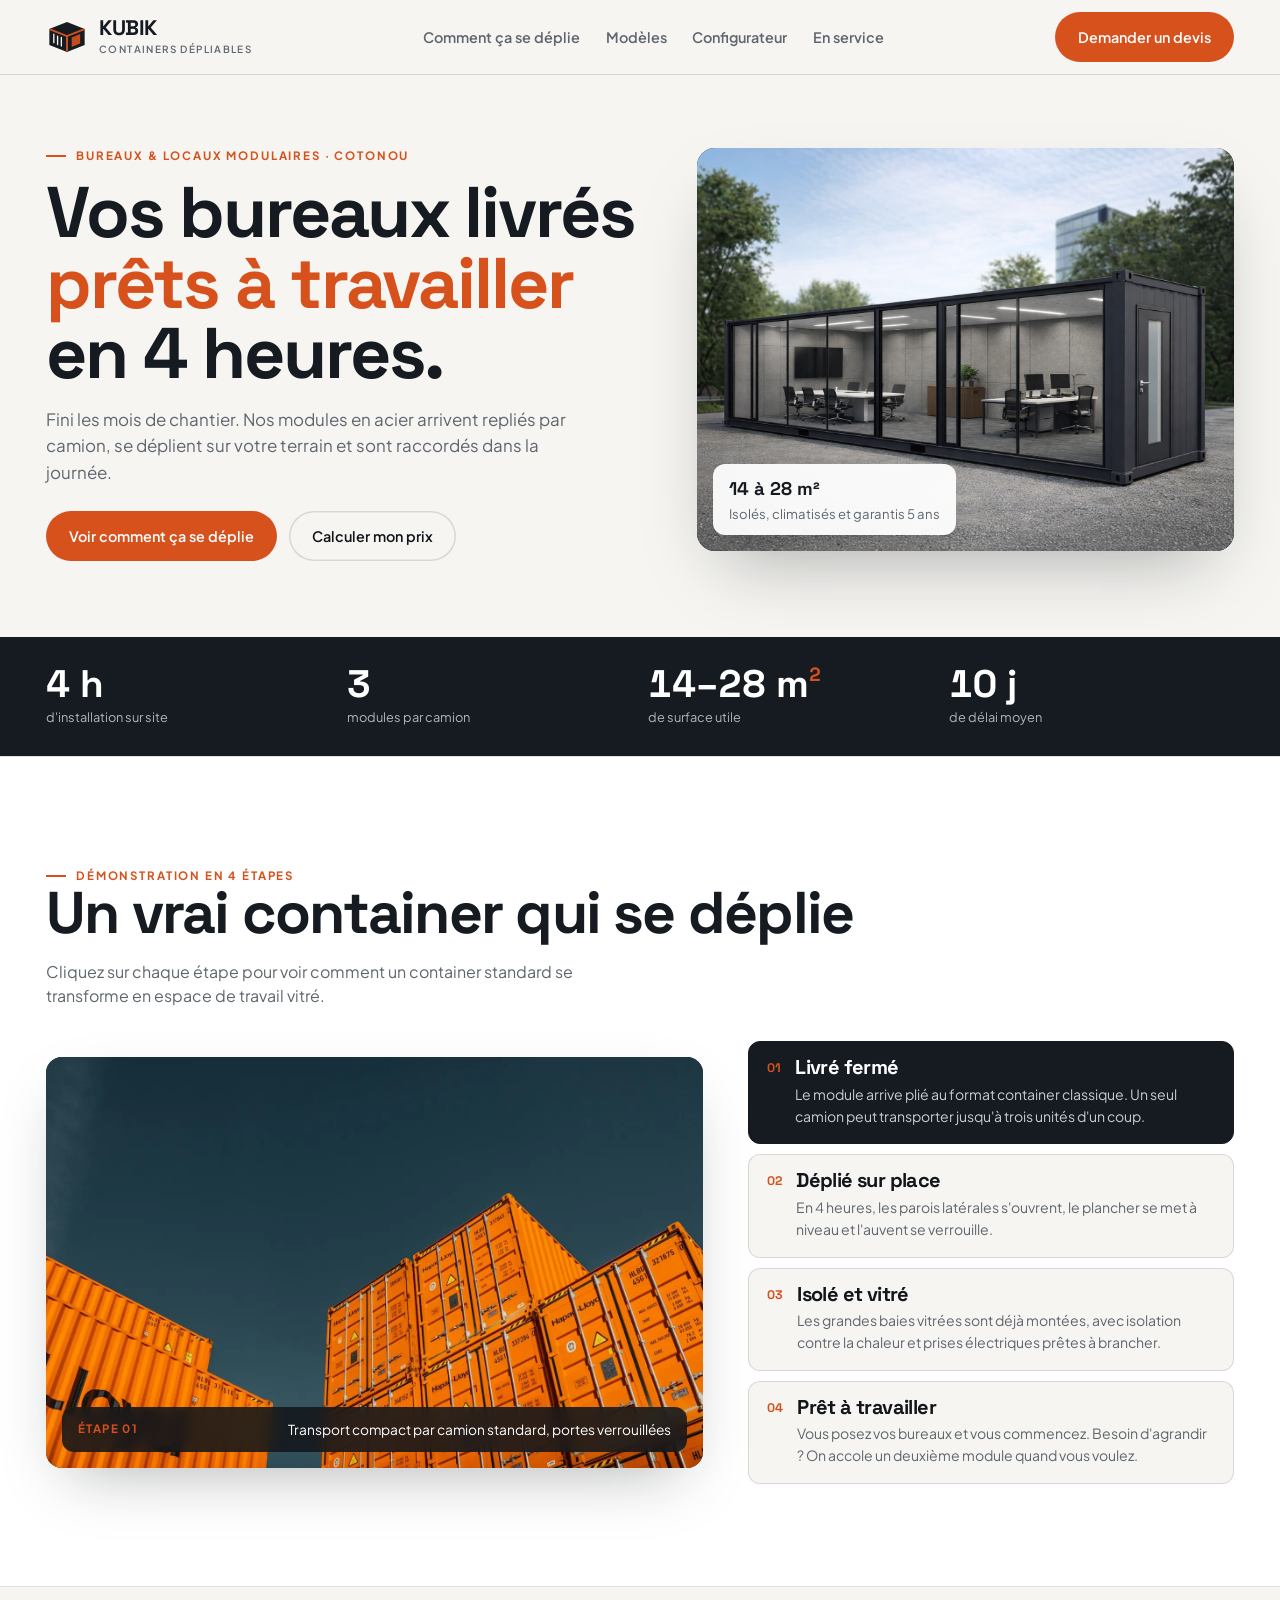
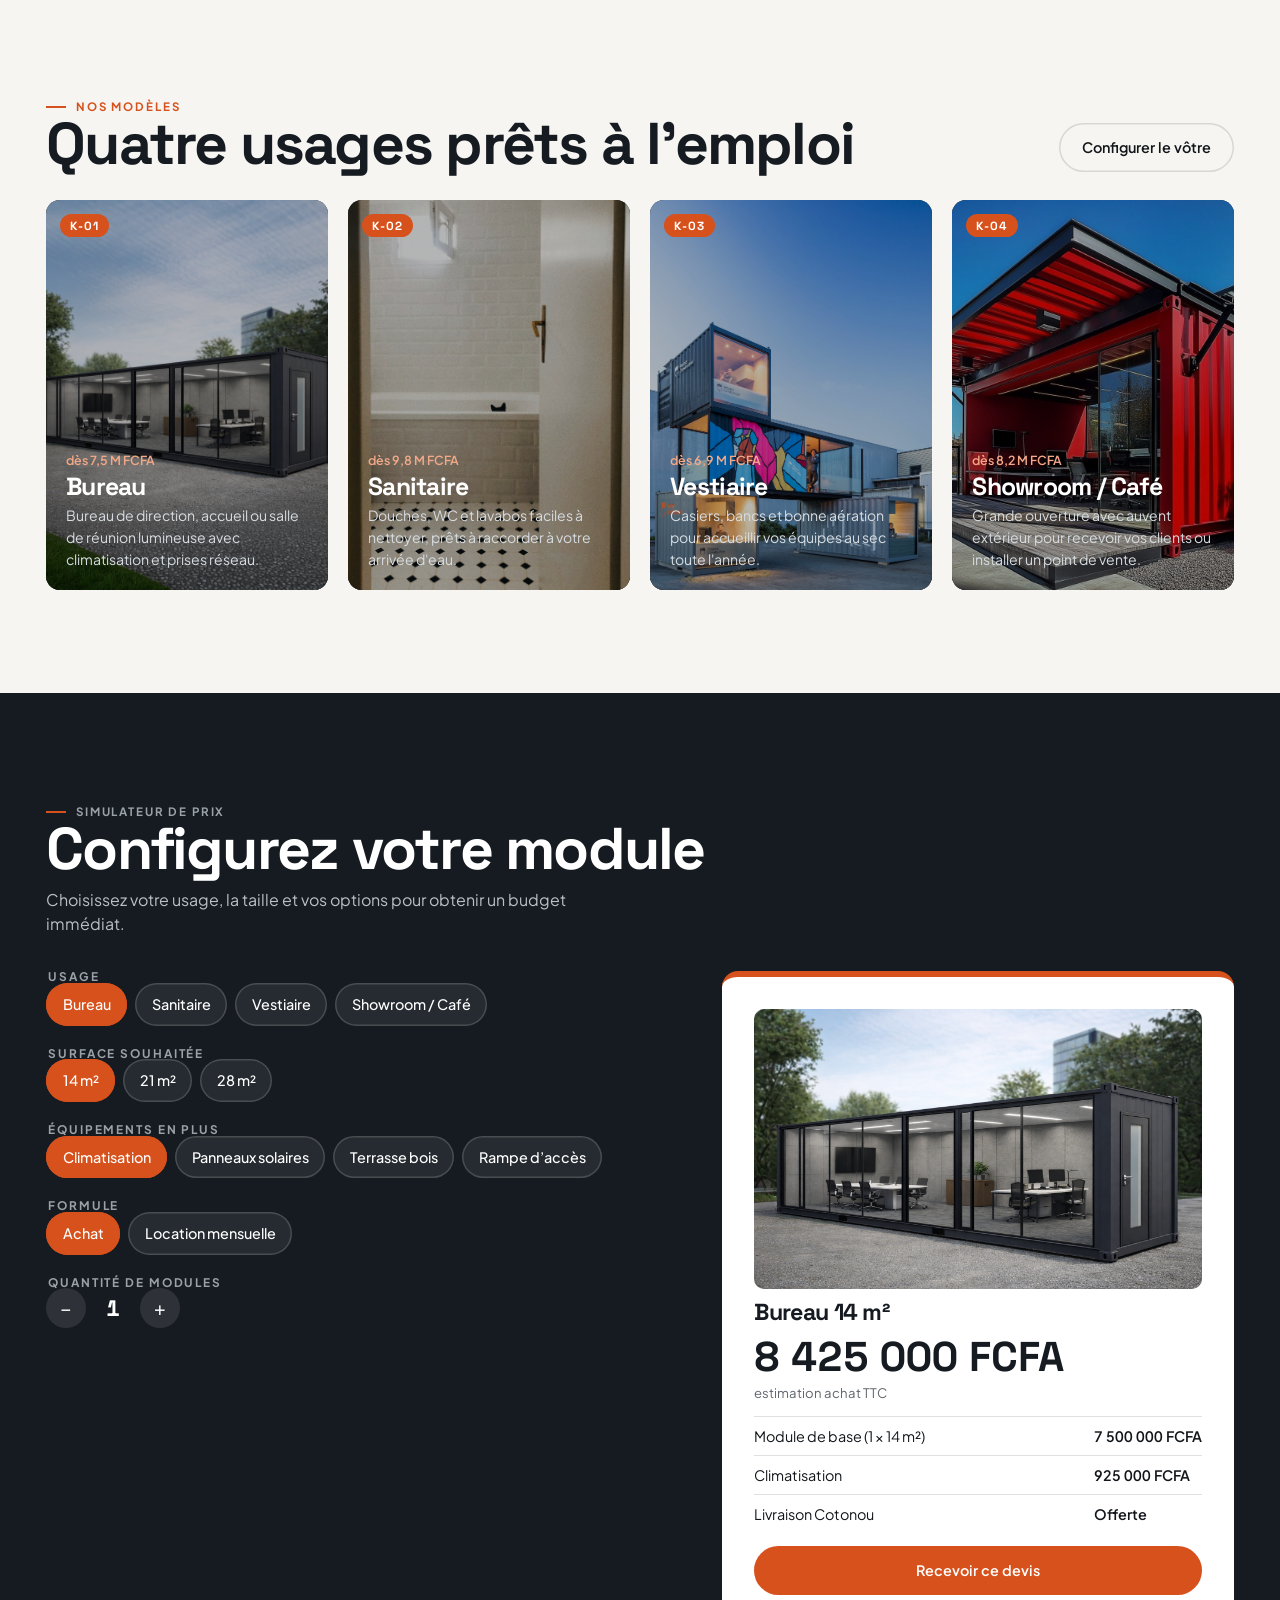
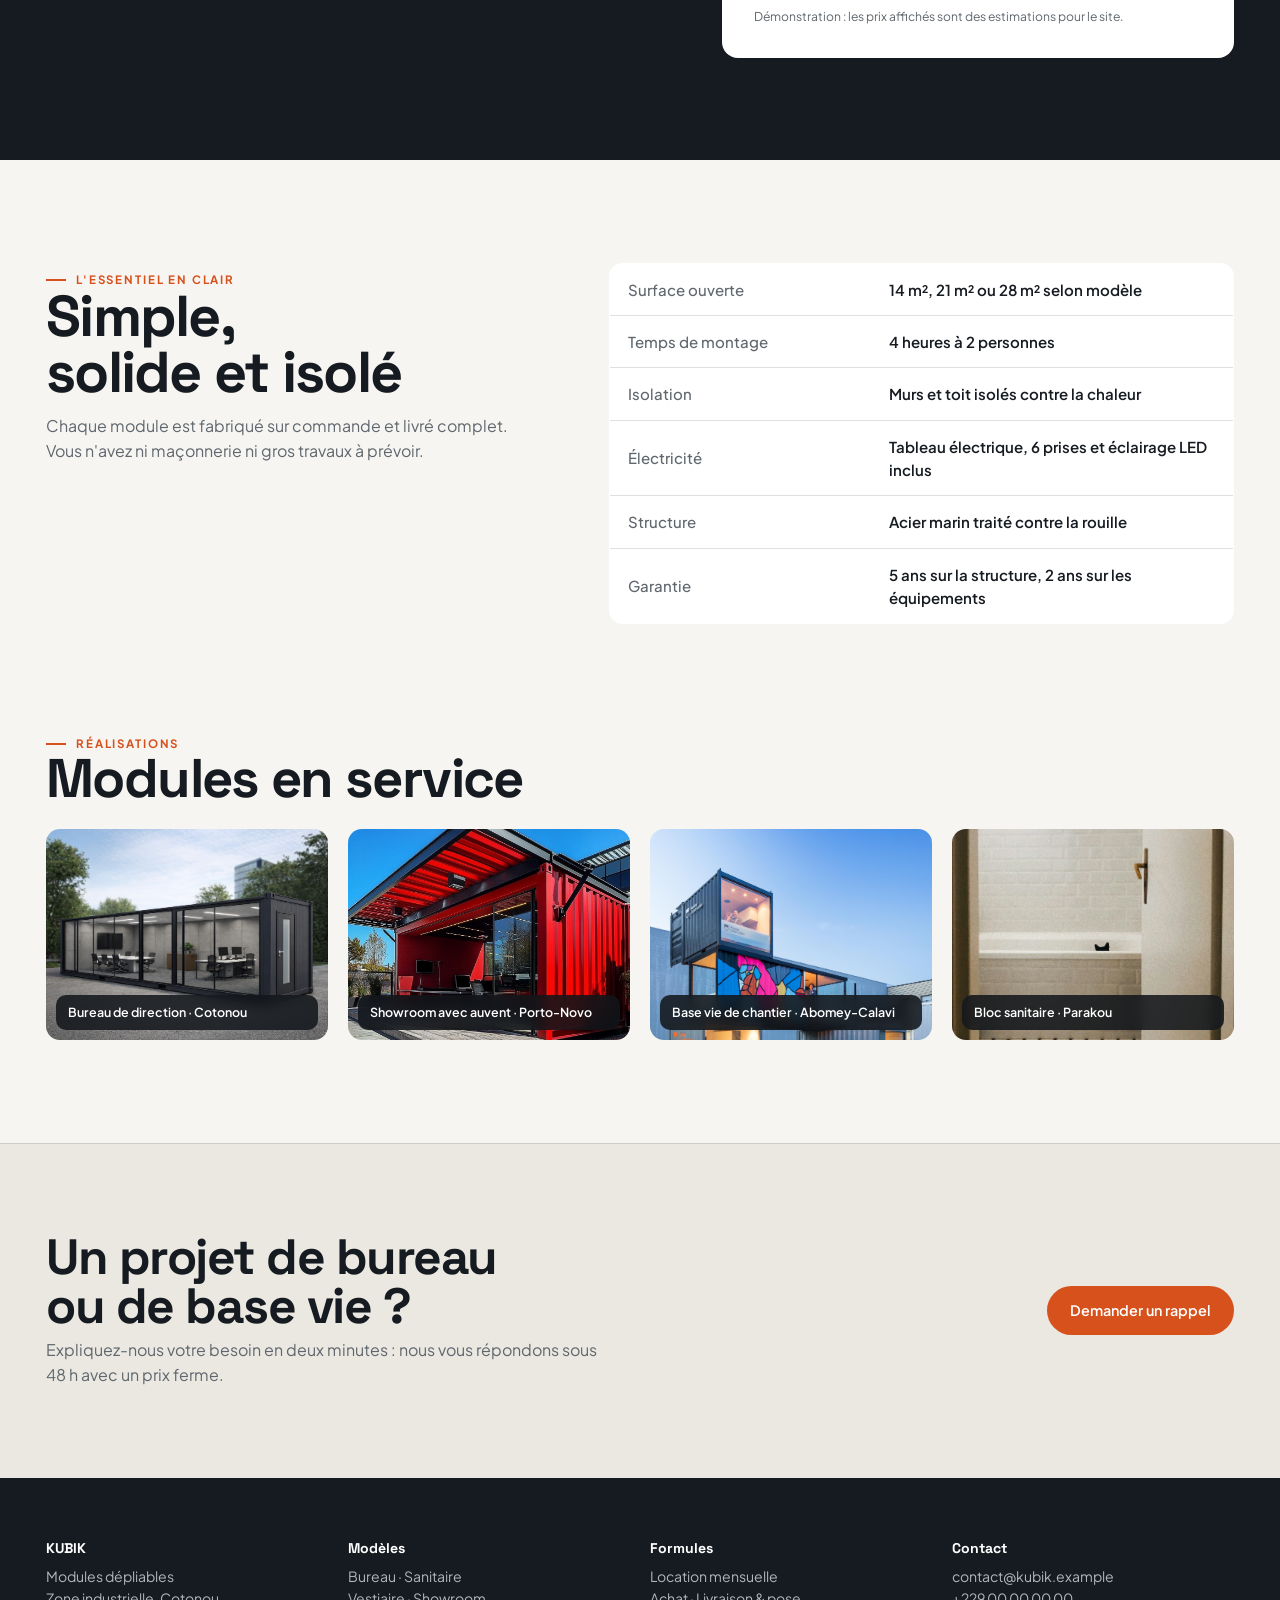
==== kubik/index.html @ 0b269a1a "Portfolio et sites de démonstration Co-Authored-By: Claude Opus 5.5 <noreply@anthropic.com> Claude-S" ====
<!DOCTYPE html>
<html lang="fr" data-site="kubik">
<head>
<meta charset="utf-8">
<meta name="viewport" content="width=device-width, initial-scale=1">
<title>KUBIK — Bureaux et modules dépliables</title>
<link rel="icon" href="data:,">
<meta name="description" content="KUBIK, marque de modules dépliables et containers aménagés. dépliage, gammes, configurateur.">
<link rel="preconnect" href="https://fonts.googleapis.com">
<link rel="preconnect" href="https://fonts.gstatic.com" crossorigin>
<link href="https://fonts.googleapis.com/css2?family=Plus+Jakarta+Sans:wght@400;500;600;700&family=Space+Grotesk:wght@600;700&display=swap" rel="stylesheet">
<style>
:root{
  --bg:#f6f5f2; --surface:#ffffff; --wash:#eae8e1; --ink:#12161a; --mute:#5f666d;
  --copper:#d6511c; --steel:#161b21; --line:rgba(18,22,26,.13);
  --display:"Space Grotesk",system-ui,sans-serif; --body:"Plus Jakarta Sans",system-ui,-apple-system,"Segoe UI",sans-serif;
  --gut:clamp(16px,3.6vw,54px); color-scheme:light;
}
*{box-sizing:border-box;margin:0}
html{overflow-x:clip}
body{background:var(--bg);color:var(--ink);font:400 1rem/1.55 var(--body)}
img{display:block;max-width:100%}
a{color:inherit;text-decoration:none}
button,input,select{font:inherit;color:inherit}
:focus-visible{outline:3px solid var(--copper);outline-offset:2px}
h1,h2,h3{font-family:var(--display);font-weight:700;line-height:.98;letter-spacing:-.03em;text-wrap:balance}
.tag{display:inline-flex;align-items:center;gap:10px;font:700 .72rem/1 var(--body);letter-spacing:.16em;text-transform:uppercase;color:var(--copper)}
.tag::before{content:"";width:20px;height:2px;background:var(--copper)}

.btn{display:inline-flex;align-items:center;justify-content:center;gap:.6em;padding:.95em 1.6em;background:var(--copper);color:#fff;font-weight:600;font-size:.9rem;border:0;border-radius:999px;cursor:pointer;white-space:nowrap;transition:background .25s,transform .2s}
.btn:hover{background:var(--steel)}
.btn:active{transform:scale(.97)}
.btn.ghost{background:none;color:var(--ink);box-shadow:inset 0 0 0 1.5px var(--line)}
.btn.ghost:hover{background:var(--steel);color:#fff;box-shadow:none}

.demo{background:var(--steel);color:#b9c0c7;font-size:.76rem;padding:.5em var(--gut);text-align:center}
.demo b{color:#fff}

/* Nav + logo container réaliste */
.nav{position:sticky;top:0;z-index:50;display:flex;align-items:center;justify-content:space-between;gap:20px;padding:12px var(--gut);background:rgba(246,245,242,.92);backdrop-filter:blur(10px);border-bottom:1px solid var(--line)}
.logo{display:flex;align-items:center;gap:11px}
.logo svg{width:42px;height:32px;flex:none}
.logo span{font:700 1.32rem/1 var(--display);letter-spacing:-.02em;color:var(--steel)}
.logo small{display:block;font:600 .62rem/1.2 var(--body);letter-spacing:.14em;text-transform:uppercase;color:var(--mute);margin-top:2px}
.nav ul{display:flex;gap:clamp(14px,2vw,28px);list-style:none;padding:0;font-size:.9rem;font-weight:600}
.nav ul a{padding:4px 0;white-space:nowrap;color:var(--mute);transition:color .2s}
.nav ul a:hover{color:var(--ink)}
@media(max-width:920px){.nav ul{display:none}}

/* Vrai Hero d'accueil en haut */
.hero{padding:clamp(36px,5vw,74px) var(--gut) clamp(44px,6vw,84px);display:grid;grid-template-columns:1.05fr .95fr;gap:clamp(24px,4.5vw,64px);align-items:center}
.hero h1{font-size:clamp(2.6rem,5.6vw,4.9rem);margin-top:14px;color:var(--steel)}
.hero h1 em{font-style:normal;color:var(--copper)}
.hero p{color:var(--mute);font-size:1.06rem;max-width:46ch;margin:18px 0 26px}
.hero-cta{display:flex;gap:12px;flex-wrap:wrap}
.hero-pic{position:relative;border-radius:18px;overflow:hidden;aspect-ratio:4/3;background:var(--steel);box-shadow:0 32px 70px -28px rgba(18,22,26,.35)}
.hero-pic img{width:100%;height:100%;object-fit:cover}
.hero-badge{position:absolute;left:16px;bottom:16px;background:rgba(255,255,255,.94);backdrop-filter:blur(8px);border-radius:12px;padding:11px 16px;font-size:.82rem;box-shadow:0 12px 28px -12px rgba(0,0,0,.3)}
.hero-badge b{display:block;font-family:var(--display);font-size:1.15rem;color:var(--steel)}
.hero-badge span{color:var(--mute)}
@media(max-width:860px){.hero{grid-template-columns:1fr}}

/* KPIs */
.kpi{display:grid;grid-template-columns:repeat(4,1fr);gap:16px;background:var(--steel);color:#fff;padding:28px var(--gut)}
.kpi div b{display:block;font:700 clamp(1.7rem,3vw,2.6rem)/1 var(--display);font-variant-numeric:tabular-nums}
.kpi div span{font-size:.8rem;color:#aeb6be;display:block;margin-top:4px}
.kpi div b sup{color:var(--copper);font-size:.5em;vertical-align:top}
@media(max-width:760px){.kpi{grid-template-columns:1fr 1fr}}

/* Démonstration du dépliage (plus bas dans la page, avec de vraies photos) */
.demo-seq{padding:clamp(60px,8vw,110px) var(--gut);background:#fff;border-block:1px solid var(--line);display:grid;gap:32px}
.demo-head{display:flex;justify-content:space-between;align-items:end;gap:18px;flex-wrap:wrap}
.demo-head h2{font-size:clamp(2rem,4.6vw,3.8rem);color:var(--steel)}
.demo-head p{color:var(--mute);max-width:44ch}
.unfold-grid{display:grid;grid-template-columns:1.15fr .85fr;gap:clamp(20px,3.5vw,50px);align-items:center}
.unfold-stage{position:relative;aspect-ratio:16/10;border-radius:16px;overflow:hidden;background:var(--steel);box-shadow:0 24px 60px -24px rgba(18,22,26,.35)}
.unfold-stage img{position:absolute;inset:0;width:100%;height:100%;object-fit:cover;opacity:0;transform:scale(1.04);transition:opacity .5s ease,transform .9s cubic-bezier(.16,1,.3,1)}
.unfold-stage img.on{opacity:1;transform:scale(1)}
.unfold-cap{position:absolute;left:16px;right:16px;bottom:16px;z-index:2;background:rgba(18,22,26,.86);backdrop-filter:blur(8px);color:#fff;border-radius:12px;padding:12px 16px;display:flex;justify-content:space-between;align-items:center;gap:12px;font-size:.86rem}
.unfold-cap b{color:var(--copper);text-transform:uppercase;letter-spacing:.12em;font-size:.72rem}
.unfold-steps{display:grid;gap:10px}
.ustep{display:grid;grid-template-columns:auto 1fr;gap:6px 14px;padding:16px 18px;border-radius:12px;border:1.5px solid var(--line);background:var(--bg);text-align:left;cursor:pointer;transition:border-color .25s,background .25s,transform .2s}
.ustep:hover{border-color:var(--steel)}
.ustep[aria-selected=true]{background:var(--steel);color:#fff;border-color:var(--steel)}
.ustep small{font:700 .78rem/1 var(--display);color:var(--copper);padding-top:4px}
.ustep h3{font-size:1.25rem}
.ustep p{grid-column:2;font-size:.88rem;color:var(--mute)}
.ustep[aria-selected=true] p{color:#c5ccd3}
@media(max-width:860px){.unfold-grid{grid-template-columns:1fr}}

/* Quatre gammes */
.range{padding:clamp(60px,8vw,110px) var(--gut);display:grid;gap:28px}
.range-head{display:flex;justify-content:space-between;align-items:end;gap:18px;flex-wrap:wrap}
.range-head h2{font-size:clamp(2rem,4.6vw,3.8rem);color:var(--steel)}
.range-grid{display:grid;grid-template-columns:repeat(4,1fr);gap:clamp(12px,1.6vw,22px)}
.mod{position:relative;overflow:hidden;border-radius:14px;background:var(--steel);color:#fff;display:grid;align-content:end;min-height:clamp(300px,34vw,390px);padding:20px;isolation:isolate}
.mod img{position:absolute;inset:0;width:100%;height:100%;object-fit:cover;z-index:-1;filter:brightness(.72);transition:filter .5s,transform .9s cubic-bezier(.16,1,.3,1)}
.mod:hover img{filter:brightness(.88);transform:scale(1.06)}
.mod::before{content:"";position:absolute;inset:0;z-index:-1;background:linear-gradient(0deg,rgba(18,22,26,.92),transparent 62%)}
.mod h3{font-size:1.55rem}
.mod p{font-size:.88rem;color:#d6dce1;margin-top:6px}
.mod .from{font-size:.78rem;color:#f3a888;font-weight:600;margin-bottom:4px}
.mod .n{position:absolute;top:14px;left:14px;font:700 .74rem var(--display);background:var(--copper);padding:4px 10px;border-radius:999px;letter-spacing:.08em}
@media(max-width:1024px){.range-grid{grid-template-columns:repeat(2,1fr)}}
@media(max-width:600px){.range-grid{grid-template-columns:1fr}}

/* Configurateur */
.cfg{background:var(--steel);color:#fff;padding:clamp(60px,8vw,110px) var(--gut);display:grid;gap:34px}
.cfg-head h2{font-size:clamp(2rem,4.6vw,3.8rem)}
.cfg-head p{color:#b9c0c5;max-width:48ch;margin-top:10px}
.cfg-grid{display:grid;grid-template-columns:1.1fr .9fr;gap:clamp(20px,4vw,54px);align-items:start}
#cfg{display:grid;gap:22px}
#cfg fieldset{border:0;padding:0;display:grid;gap:10px}
#cfg legend{font:700 .74rem/1 var(--body);letter-spacing:.16em;text-transform:uppercase;color:#9aa2a8}
.opts{display:flex;gap:8px;flex-wrap:wrap}
.opt input{position:absolute;opacity:0;pointer-events:none}
.opt span{display:inline-flex;align-items:center;gap:8px;padding:.7em 1.15em;border-radius:999px;background:rgba(255,255,255,.07);box-shadow:inset 0 0 0 1.5px rgba(255,255,255,.16);cursor:pointer;font-size:.9rem;font-weight:500;transition:background .2s,box-shadow .2s}
.opt input:checked+span{background:var(--copper);box-shadow:inset 0 0 0 1.5px var(--copper);color:#fff}
.qty{display:inline-flex;align-items:center;gap:12px}
.qty button{width:40px;height:40px;border-radius:50%;border:0;background:rgba(255,255,255,.1);color:#fff;font-size:1.2rem;cursor:pointer}
.qty button:hover{background:var(--copper)}
.qty b{min-width:2ch;text-align:center;font:700 1.4rem var(--display);font-variant-numeric:tabular-nums}
.quote{background:#fff;color:var(--ink);border-radius:16px;padding:clamp(20px,2.8vw,32px);position:sticky;top:84px;border-top:6px solid var(--copper);display:grid;gap:12px}
.quote .prev{aspect-ratio:16/10;border-radius:10px;overflow:hidden;background:var(--wash)}
.quote .prev img{width:100%;height:100%;object-fit:cover}
.quote h3{font-size:1.45rem;color:var(--steel)}
.quote .big{font:700 clamp(1.9rem,3.4vw,2.6rem)/1 var(--display);color:var(--steel);font-variant-numeric:tabular-nums}
.quote .per{font-size:.82rem;color:var(--mute);margin-top:-6px}
.quote dl{display:grid;grid-template-columns:1fr auto;gap:0;font-size:.9rem}
.quote dt,.quote dd{padding:8px 0;border-top:1px solid var(--line)}
.quote dd{font-weight:600;font-variant-numeric:tabular-nums}
.quote .note{font-size:.76rem;color:var(--mute)}
@media(max-width:860px){.cfg-grid{grid-template-columns:1fr}}

/* Caractéristiques simples */
.spec{padding:clamp(60px,8vw,110px) var(--gut);display:grid;grid-template-columns:.9fr 1.1fr;gap:clamp(20px,4vw,60px);align-items:start}
.spec h2{font-size:clamp(2rem,4.6vw,3.6rem);color:var(--steel)}
.spec table{width:100%;border-collapse:collapse;font-size:.94rem;background:#fff;border-radius:14px;overflow:hidden;border:1px solid var(--line)}
.spec th,.spec td{padding:14px 18px;border-bottom:1px solid var(--line);text-align:left}
.spec tr:last-child th,.spec tr:last-child td{border-bottom:0}
.spec th{color:var(--mute);font-weight:500;width:42%}
.spec td{font-weight:600;color:var(--steel)}
@media(max-width:820px){.spec{grid-template-columns:1fr}}

/* Modules en service : UNE SEULE LIGNE (4 colonnes) */
.ref{padding:0 var(--gut) clamp(60px,8vw,110px);display:grid;gap:24px}
.ref-grid{display:grid;grid-template-columns:repeat(4,1fr);gap:clamp(12px,1.6vw,20px)}
.ref figure{margin:0;border-radius:14px;overflow:hidden;aspect-ratio:4/3;position:relative;background:var(--steel)}
.ref img{width:100%;height:100%;object-fit:cover;transition:transform .8s cubic-bezier(.16,1,.3,1)}
.ref figure:hover img{transform:scale(1.06)}
.ref figcaption{position:absolute;left:10px;right:10px;bottom:10px;background:rgba(18,22,26,.86);backdrop-filter:blur(6px);color:#fff;padding:8px 12px;border-radius:10px;font-size:.78rem;font-weight:600}
@media(max-width:980px){.ref-grid{grid-template-columns:repeat(2,1fr)}}
@media(max-width:560px){.ref-grid{grid-template-columns:1fr}}

/* CTA final */
.cta{background:var(--wash);padding:clamp(54px,7vw,96px) var(--gut);display:flex;justify-content:space-between;align-items:center;gap:24px;flex-wrap:wrap;border-top:1px solid var(--line)}
.cta h2{font-size:clamp(1.9rem,4vw,3.1rem);color:var(--steel);max-width:20ch}
.cta p{color:var(--mute);margin-top:8px;max-width:46ch}

footer{background:var(--steel);color:#aeb6be;padding:clamp(34px,5vw,60px) var(--gut) 22px;display:grid;gap:24px;font-size:.88rem}
.fgrid{display:grid;grid-template-columns:repeat(auto-fit,minmax(170px,1fr));gap:20px}
.fgrid b{display:block;color:#fff;margin-bottom:7px;font-family:var(--display)}
.legal{font-size:.74rem;border-top:1px solid rgba(255,255,255,.14);padding-top:15px}

@media(prefers-reduced-motion:reduce){*,*::before,*::after{transition:none!important;animation:none!important}}
</style>
<link rel="stylesheet" href="../mobile-compact.css"><script src="../mobile-compact.js" defer></script>
</head>
<body>

<header class="nav">
  <a class="logo" href="#top">
    <svg viewBox="0 0 44 34" fill="none" aria-hidden="true">
      <path d="M4 9 22 2l18 7v16l-18 7L4 25V9Z" fill="#161b21" stroke="#161b21" stroke-width="1.5"/>
      <path d="M4 9 22 16l18-7" stroke="#d6511c" stroke-width="2"/>
      <path d="M22 16v16" stroke="#d6511c" stroke-width="2"/>
      <path d="M8 14v9M12 16v9M16 17.5v9" stroke="#f6f5f2" stroke-width="1.4" stroke-linecap="round"/>
      <path d="M27 17.5l9-3.6v10l-9 3.6v-10Z" fill="#d6511c" fill-opacity=".9"/>
    </svg>
    <div><span>KUBIK</span><small>Containers dépliables</small></div>
  </a>
  <nav aria-label="Navigation"><ul>
    <li><a href="#deplie">Comment ça se déplie</a></li><li><a href="#gammes">Modèles</a></li><li><a href="#configurateur">Configurateur</a></li><li><a href="#chantiers">En service</a></li>
  </ul></nav>
  <button class="btn" type="button" data-open-quote>Demander un devis</button>
</header>

<main id="top">
<section class="hero">
  <div>
    <span class="tag">Bureaux &amp; locaux modulaires · Cotonou</span>
    <h1>Vos bureaux livrés <em>prêts à travailler</em> en 4 heures.</h1>
    <p>Fini les mois de chantier. Nos modules en acier arrivent repliés par camion, se déplient sur votre terrain et sont raccordés dans la journée.</p>
    <div class="hero-cta">
      <a class="btn" href="#deplie">Voir comment ça se déplie</a>
      <a class="btn ghost" href="#configurateur">Calculer mon prix</a>
    </div>
  </div>
  <div class="hero-pic">
    <img src="img/real3.png" alt="Container bureau KUBIK installé avec grande baie vitrée">
    <div class="hero-badge"><b>14 à 28 m²</b><span>Isolés, climatisés et garantis 5 ans</span></div>
  </div>
</section>

<div class="kpi">
  <div><b>4 h</b><span>d'installation sur site</span></div>
  <div><b>3</b><span>modules par camion</span></div>
  <div><b>14–28 m<sup>2</sup></b><span>de surface utile</span></div>
  <div><b>10 j</b><span>de délai moyen</span></div>
</div>

<!-- Démonstration du dépliage (plus bas dans la page, avec vraies photos) -->
<section class="demo-seq" id="deplie">
  <div class="demo-head">
    <div><span class="tag">Démonstration en 4 étapes</span><h2>Un vrai container qui se déplie</h2></div>
    <p>Cliquez sur chaque étape pour voir comment un container standard se transforme en espace de travail vitré.</p>
  </div>
  <div class="unfold-grid">
    <div class="unfold-stage" id="uStage">
      <img src="img/hero.webp" alt="Containers fermés prêts pour le transport" class="on" data-u="0">
      <img src="img/real4.jpg" alt="Container avec paroi latérale et auvent ouverts" data-u="1">
      <img src="img/real3.png" alt="Module vitré et isolé posé sur gravier" data-u="2">
      <img src="img/real5.png" alt="Ensemble modulaire de bureaux en service" data-u="3">
      <div class="unfold-cap"><b id="uTag">Étape 01</b><span id="uCap">Transport compact par camion standard, portes verrouillées</span></div>
    </div>
    <div class="unfold-steps" id="uSteps" role="tablist" aria-label="Étapes de dépliage">
      <button class="ustep" role="tab" aria-selected="true" data-u="0" data-cap="Transport compact par camion standard, portes verrouillées">
        <small>01</small><h3>Livré fermé</h3>
        <p>Le module arrive plié au format container classique. Un seul camion peut transporter jusqu'à trois unités d'un coup.</p>
      </button>
      <button class="ustep" role="tab" aria-selected="false" data-u="1" data-cap="Ouverture des parois et de l'auvent sans grue lourde">
        <small>02</small><h3>Déplié sur place</h3>
        <p>En 4 heures, les parois latérales s'ouvrent, le plancher se met à niveau et l'auvent se verrouille.</p>
      </button>
      <button class="ustep" role="tab" aria-selected="false" data-u="2" data-cap="Baies vitrées, isolation thermique et tableau électrique prêts">
        <small>03</small><h3>Isolé et vitré</h3>
        <p>Les grandes baies vitrées sont déjà montées, avec isolation contre la chaleur et prises électriques prêtes à brancher.</p>
      </button>
      <button class="ustep" role="tab" aria-selected="false" data-u="3" data-cap="Un ou plusieurs modules assemblés selon votre besoin">
        <small>04</small><h3>Prêt à travailler</h3>
        <p>Vous posez vos bureaux et vous commencez. Besoin d'agrandir ? On accole un deuxième module quand vous voulez.</p>
      </button>
    </div>
  </div>
</section>

<section class="range" id="gammes">
  <div class="range-head"><div><span class="tag">Nos modèles</span><h2>Quatre usages prêts à l'emploi</h2></div><a class="btn ghost" href="#configurateur">Configurer le vôtre</a></div>
  <div class="range-grid">
    <article class="mod" tabindex="0"><img src="img/real3.png" alt="Bureau vitré KUBIK"><span class="n">K-01</span><span class="from">dès 7,5 M FCFA</span><h3>Bureau</h3><p>Bureau de direction, accueil ou salle de réunion lumineuse avec climatisation et prises réseau.</p></article>
    <article class="mod" tabindex="0"><img src="img/sanitaire2.webp" alt="Bloc sanitaire carrelé"><span class="n">K-02</span><span class="from">dès 9,8 M FCFA</span><h3>Sanitaire</h3><p>Douches, WC et lavabos faciles à nettoyer, prêts à raccorder à votre arrivée d'eau.</p></article>
    <article class="mod" tabindex="0"><img src="img/real6.jpg" alt="Base vie de chantier superposée"><span class="n">K-03</span><span class="from">dès 6,9 M FCFA</span><h3>Vestiaire</h3><p>Casiers, bancs et bonne aération pour accueillir vos équipes au sec toute l'année.</p></article>
    <article class="mod" tabindex="0"><img src="img/real4.jpg" alt="Showroom avec auvent relevable"><span class="n">K-04</span><span class="from">dès 8,2 M FCFA</span><h3>Showroom / Café</h3><p>Grande ouverture avec auvent extérieur pour recevoir vos clients ou installer un point de vente.</p></article>
  </div>
</section>

<section class="cfg" id="configurateur">
  <div class="cfg-head"><span class="tag" style="color:#9aa2a8">Simulateur de prix</span><h2>Configurez votre module</h2><p>Choisissez votre usage, la taille et vos options pour obtenir un budget immédiat.</p></div>
  <div class="cfg-grid">
    <form id="cfg" novalidate>
      <fieldset><legend>Usage</legend><div class="opts" id="fUsage"></div></fieldset>
      <fieldset><legend>Surface souhaitée</legend><div class="opts" id="fSurf"></div></fieldset>
      <fieldset><legend>Équipements en plus</legend><div class="opts" id="fOpt"></div></fieldset>
      <fieldset><legend>Formule</legend><div class="opts" id="fMode"></div></fieldset>
      <fieldset><legend>Quantité de modules</legend>
        <div class="qty"><button type="button" id="qm" aria-label="Retirer un module">−</button><b id="qv" aria-live="polite">1</b><button type="button" id="qp" aria-label="Ajouter un module">+</button></div>
      </fieldset>
    </form>
    <aside class="quote">
      <div class="prev"><img src="img/real3.png" alt="Aperçu du module sélectionné" id="prevImg"></div>
      <h3 id="qTitle">Bureau 14 m²</h3>
      <div class="big" id="qPrice">—</div>
      <div class="per" id="qPer">estimation indicative</div>
      <dl id="qLines"></dl>
      <button class="btn" type="button" data-open-quote>Recevoir ce devis</button>
      <p class="note">Démonstration : les prix affichés sont des estimations pour le site.</p>
    </aside>
  </div>
</section>

<section class="spec" id="specs">
  <div><span class="tag">L'essentiel en clair</span><h2>Simple, solide et isolé</h2><p style="color:var(--mute);margin-top:14px;max-width:40ch">Chaque module est fabriqué sur commande et livré complet. Vous n'avez ni maçonnerie ni gros travaux à prévoir.</p></div>
  <table>
    <tbody>
      <tr><th scope="row">Surface ouverte</th><td>14 m², 21 m² ou 28 m² selon modèle</td></tr>
      <tr><th scope="row">Temps de montage</th><td>4 heures à 2 personnes</td></tr>
      <tr><th scope="row">Isolation</th><td>Murs et toit isolés contre la chaleur</td></tr>
      <tr><th scope="row">Électricité</th><td>Tableau électrique, 6 prises et éclairage LED inclus</td></tr>
      <tr><th scope="row">Structure</th><td>Acier marin traité contre la rouille</td></tr>
      <tr><th scope="row">Garantie</th><td>5 ans sur la structure, 2 ans sur les équipements</td></tr>
    </tbody>
  </table>
</section>

<section class="ref" id="chantiers">
  <div class="range-head"><div><span class="tag">Réalisations</span><h2 style="font-size:clamp(2rem,4.4vw,3.4rem)">Modules en service</h2></div></div>
  <div class="ref-grid">
    <figure><img src="img/real3.png" alt="Bureau de direction vitré installé à Cotonou"><figcaption>Bureau de direction · Cotonou</figcaption></figure>
    <figure><img src="img/real4.jpg" alt="Point de vente avec auvent relevé à Porto-Novo"><figcaption>Showroom avec auvent · Porto-Novo</figcaption></figure>
    <figure><img src="img/real6.jpg" alt="Bureaux de chantier superposés à Abomey-Calavi"><figcaption>Base vie de chantier · Abomey-Calavi</figcaption></figure>
    <figure><img src="img/sanitaire2.webp" alt="Bloc sanitaire carrelé à Parakou"><figcaption>Bloc sanitaire · Parakou</figcaption></figure>
  </div>
</section>

<section class="cta" id="contact">
  <div>
    <h2>Un projet de bureau ou de base vie ?</h2>
    <p>Expliquez-nous votre besoin en deux minutes : nous vous répondons sous 48 h avec un prix ferme.</p>
  </div>
  <button class="btn" type="button" data-open-quote>Demander un rappel</button>
</section>
</main>

<footer>
  <div class="fgrid">
    <div><b>KUBIK</b>Modules dépliables<br>Zone industrielle, Cotonou</div>
    <div><b>Modèles</b>Bureau · Sanitaire<br>Vestiaire · Showroom</div>
    <div><b>Formules</b>Location mensuelle<br>Achat · Livraison &amp; pose</div>
    <div><b>Contact</b>contact@kubik.example<br>+229 00 00 00 00</div>
  </div>
</footer>

<dialog id="quoteDlg" style="border:0;padding:0;max-width:min(540px,94vw);width:100%;margin:auto;background:#fff;color:var(--ink);border-radius:16px;border-top:6px solid var(--copper);box-shadow:0 30px 80px -20px rgba(0,0,0,.6)" aria-labelledby="qdTitle">
  <div style="padding:clamp(22px,4vw,34px);display:grid;gap:14px;position:relative">
    <button type="button" id="qdX" aria-label="Fermer" style="position:absolute;right:14px;top:14px;width:36px;height:36px;border-radius:50%;border:1.5px solid var(--line);background:#fff;cursor:pointer;font-size:1.1rem">×</button>
    <span class="tag">Devis &amp; rappel · KUBIK</span>
    <h2 id="qdTitle" style="font-size:clamp(1.6rem,3.5vw,2.2rem)">Recevoir votre chiffrage</h2>
    <p id="qdSummary" style="font-size:.9rem;background:var(--bg);padding:10px 12px;border-radius:8px;border-left:3px solid var(--copper)"></p>
    <form id="qdForm" style="display:grid;gap:10px">
      <label style="display:grid;gap:4px;font-size:.82rem;font-weight:600">Nom / Entreprise<input type="text" id="qdName" required placeholder="Votre nom ou société" style="padding:.7em .9em;border:1.5px solid var(--line);border-radius:8px;background:#fff"></label>
      <label style="display:grid;gap:4px;font-size:.82rem;font-weight:600">Téléphone / WhatsApp<input type="tel" id="qdTel" required placeholder="+229 …" style="padding:.7em .9em;border:1.5px solid var(--line);border-radius:8px;background:#fff"></label>
      <label style="display:grid;gap:4px;font-size:.82rem;font-weight:600">Ville d'installation<input type="text" id="qdCity" placeholder="Cotonou, Calavi, Parakou…" style="padding:.7em .9em;border:1.5px solid var(--line);border-radius:8px;background:#fff"></label>
      <button class="btn" type="submit">Envoyer la demande</button>
    </form>
    <div id="qdDone" style="display:none;background:var(--bg);padding:14px;border-radius:8px;border-left:4px solid var(--copper);gap:6px">
      <b id="qdRef" style="font-family:var(--display);font-size:1.25rem"></b>
      <p style="font-size:.88rem;color:var(--mute)">Demande enregistrée en local (démonstration).</p>
    </div>
  </div>
</dialog>

<script>
(function(){
const $=(s,r=document)=>r.querySelector(s), $$=(s,r=document)=>[...r.querySelectorAll(s)];
const reduce=matchMedia('(prefers-reduced-motion: reduce)').matches;
const fcfa=n=>n.toLocaleString('fr-FR').replace(/ | /g,' ')+' FCFA';

/* Démo du dépliage (4 étapes avec vraies photos) */
const uSteps=$$('#uSteps .ustep'), uImgs=$$('#uStage img');
function setUnfold(i){
  uSteps.forEach(b=>b.setAttribute('aria-selected',b.dataset.u===i));
  uImgs.forEach(im=>im.classList.toggle('on',im.dataset.u===i));
  $('#uTag').textContent='Étape 0'+(+i+1);
  const active=uSteps.find(b=>b.dataset.u===i);
  if(active) $('#uCap').textContent=active.dataset.cap;
}
uSteps.forEach(b=>b.addEventListener('click',()=>setUnfold(b.dataset.u)));

/* Configurateur */
const USAGE=[
  {id:'bur',n:'Bureau',base:7500000,img:'real3'},
  {id:'san',n:'Sanitaire',base:9800000,img:'sanitaire2'},
  {id:'ves',n:'Vestiaire',base:6900000,img:'real6'},
  {id:'sho',n:'Showroom / Café',base:8200000,img:'real4'}
];
const SURF=[{id:14,n:'14 m²',m:1},{id:21,n:'21 m²',m:1.35},{id:28,n:'28 m²',m:1.72}];
const OPT=[{id:'clim',n:'Climatisation',p:925000},{id:'sol',n:'Panneaux solaires',p:2400000},{id:'terr',n:'Terrasse bois',p:1150000},{id:'pmr',n:'Rampe d’accès',p:550000}];
const MODE=[{id:'buy',n:'Achat'},{id:'rent',n:'Location mensuelle'}];

const S={u:'bur',s:14,opts:new Set(['clim']),m:'buy',qty:1};
$('#fUsage').innerHTML=USAGE.map(u=>`<label class="opt"><input type="radio" name="u" value="${u.id}" ${u.id===S.u?'checked':''}><span>${u.n}</span></label>`).join('');
$('#fSurf').innerHTML=SURF.map(s=>`<label class="opt"><input type="radio" name="s" value="${s.id}" ${s.id===S.s?'checked':''}><span>${s.n}</span></label>`).join('');
$('#fOpt').innerHTML=OPT.map(o=>`<label class="opt"><input type="checkbox" value="${o.id}" ${S.opts.has(o.id)?'checked':''}><span>${o.n}</span></label>`).join('');
$('#fMode').innerHTML=MODE.map(m=>`<label class="opt"><input type="radio" name="m" value="${m.id}" ${m.id===S.m?'checked':''}><span>${m.n}</span></label>`).join('');

function renderQuote(){
  const u=USAGE.find(x=>x.id===S.u), s=SURF.find(x=>x.id===S.s);
  const ext=u.img==='sanitaire2'?'webp':(u.img==='real3'?'png':'jpg');
  $('#prevImg').src=`img/${u.img}.${ext}`;
  const unit=Math.round((u.base*s.m)/50000)*50000;
  let opts=0; const rows=[];
  S.opts.forEach(id=>{const o=OPT.find(x=>x.id===id);opts+=o.p;rows.push([o.n,fcfa(o.p*S.qty)]);});
  const total=(unit+opts)*S.qty, rent=Math.round((total*0.024)/10000)*10000;
  $('#qTitle').textContent=`${u.n} ${s.n}${S.qty>1?' × '+S.qty:''}`;
  $('#qPrice').textContent=S.m==='buy'?fcfa(total):fcfa(rent)+'/mois';
  $('#qPer').textContent=S.m==='buy'?'estimation achat TTC':'location · engagement 12 mois';
  $('#qLines').innerHTML=`<dt>Module de base (${S.qty} × ${s.n})</dt><dd>${fcfa(unit*S.qty)}</dd>`+rows.map(([k,v])=>`<dt>${k}</dt><dd>${v}</dd>`).join('')+`<dt>Livraison Cotonou</dt><dd>Offerte</dd>`;
}
$('#fUsage').addEventListener('change',e=>{S.u=e.target.value;renderQuote();});
$('#fSurf').addEventListener('change',e=>{S.s=+e.target.value;renderQuote();});
$('#fOpt').addEventListener('change',e=>{e.target.checked?S.opts.add(e.target.value):S.opts.delete(e.target.value);renderQuote();});
$('#fMode').addEventListener('change',e=>{S.m=e.target.value;renderQuote();});
$('#qm').onclick=()=>{if(S.qty>1){S.qty--;$('#qv').textContent=S.qty;renderQuote();}};
$('#qp').onclick=()=>{if(S.qty<12){S.qty++;$('#qv').textContent=S.qty;renderQuote();}};
renderQuote();

/* Modale devis */
const quoteDlg=$('#quoteDlg');
$$('[data-open-quote]').forEach(b=>b.addEventListener('click',()=>{
  $('#qdSummary').textContent=$('#qTitle').textContent+' · '+$('#qPrice').textContent+' ('+$('#qPer').textContent+')';
  $('#qdForm').style.display='grid'; $('#qdDone').style.display='none';
  quoteDlg.showModal();
}));
$('#qdX').onclick=()=>quoteDlg.close();
quoteDlg.addEventListener('click',e=>{if(e.target===quoteDlg)quoteDlg.close();});
$('#qdForm').addEventListener('submit',e=>{
  e.preventDefault();
  const ref='KB-'+Math.floor(1000+Math.random()*9000);
  $('#qdRef').textContent=`Demande ${ref} enregistrée · ${$('#qdName').value.trim()}`;
  $('#qdForm').style.display='none'; $('#qdDone').style.display='grid'; e.target.reset();
});
$$('a[href^="#"]').forEach(a=>a.addEventListener('click',e=>{const t=$(a.getAttribute('href')); if(t){e.preventDefault();t.scrollIntoView({behavior:reduce?'auto':'smooth'});}}));
})();
</script>
</body>
</html>
---- mobile-compact.css ----
/* MODE COMPACT MOBILE : outil partagé par les sites de démonstration.
   Sur téléphone (≤ 700 px) : les longues grilles de cartes deviennent des rangées
   qu'on fait glisser du doigt, et les sections « épinglées » raccourcissent.
   Chaque site déclare son nom avec <html data-site="..."> ; on règle ici ce qui change. */
@media (max-width:700px){

/* 1. Grilles de cartes -> rangées glissantes (une carte + un aperçu de la suivante) */
html[data-site=kasa] .cards,
html[data-site=ebene] .rail,
html[data-site=ebene] .serv-grid,
html[data-site=ebene] .gal-grid,
html[data-site=kubik] :has(> .mod),
html[data-site=kubik] .ref-grid,
html[data-site=baingres] .grid,
html[data-site=baingres] .cats,
html[data-site=shop] .grid{
  display:flex!important;flex-direction:row!important;flex-wrap:nowrap!important;
  overflow-x:auto;overflow-y:hidden;scroll-snap-type:x mandatory;-webkit-overflow-scrolling:touch;overscroll-behavior-x:contain;
  gap:12px!important;margin-inline:calc(var(--gut,16px)*-1)!important;padding-inline:var(--gut,16px)!important;scroll-padding-inline:var(--gut,16px);padding-bottom:14px;
  scrollbar-width:none;transform:none!important;width:auto!important;height:auto!important;perspective:none!important;
}
html[data-site=kasa] .cards::-webkit-scrollbar,
html[data-site=ebene] .rail::-webkit-scrollbar,
html[data-site=ebene] .serv-grid::-webkit-scrollbar,
html[data-site=ebene] .gal-grid::-webkit-scrollbar,
html[data-site=kubik] :has(> .mod)::-webkit-scrollbar,
html[data-site=kubik] .ref-grid::-webkit-scrollbar,
html[data-site=baingres] .grid::-webkit-scrollbar,
html[data-site=baingres] .cats::-webkit-scrollbar,
html[data-site=shop] .grid::-webkit-scrollbar{display:none}
html[data-site=kasa] .cards>*,
html[data-site=ebene] .rail>*,
html[data-site=ebene] .serv-grid>*,
html[data-site=ebene] .gal-grid>*,
html[data-site=kubik] :has(> .mod)>.mod,
html[data-site=kubik] .ref-grid>*,
html[data-site=baingres] .grid>*,
html[data-site=baingres] .cats>*,
html[data-site=shop] .grid>*{
  flex:0 0 78%!important;min-width:0;max-width:78%;scroll-snap-align:start;grid-column:auto!important;grid-row:auto!important;margin:0!important;
}
html[data-site=ebene] .gal-grid>*{flex-basis:70%!important;max-width:70%}

/* 2. Sections « épinglées » : moins de défilement à faire */
html[data-site=goi] .chap{height:250vh!important}
html[data-site=shop] .feat{height:115vh!important}
html[data-site=studio] .zoom{height:115vh!important}
html[data-site=studio] .ap-list{padding-bottom:30px!important}

/* GOI : la frise « chantiers » devient une rangée glissante native */
html[data-site=goi] .hz{height:auto!important}
html[data-site=goi] .hz-sticky{position:static!important;height:auto!important;padding:56px 0 40px!important;overflow:visible!important}
html[data-site=goi] .hz-track{width:auto!important;transform:none!important;overflow-x:auto;scroll-snap-type:x mandatory;-webkit-overflow-scrolling:touch;scrollbar-width:none;padding-bottom:12px}
html[data-site=goi] .hz-track::-webkit-scrollbar{display:none}
html[data-site=goi] .hz-track>*{scroll-snap-align:start;flex:0 0 78%}

/* 3. Moins d'air entre les sections */
html[data-site] section:not(.hero):not([class*=hero]){scroll-margin-top:64px}
html[data-site=kasa] .annonces,html[data-site=ebene] .chambres,html[data-site=ebene] .services,html[data-site=kubik] .gammes,html[data-site=shop] .collection,html[data-site=studio] .projets{padding-block:48px!important}

/* 4. Défilement plus fluide sur écran tactile */
html[data-site]{-webkit-text-size-adjust:100%;scroll-behavior:auto}
html[data-site] img{content-visibility:auto}

/* 5. Blocs repliables (voir mobile-compact.js) */
html[data-site] .mf-h{display:flex;width:100%;justify-content:space-between;align-items:center;gap:12px;padding:14px 0;margin:6px 0 0;background:none;border:0;border-top:1px solid rgba(128,128,128,.28);color:inherit;font:inherit;font-weight:600;text-align:left;cursor:pointer}
html[data-site] .mf-h i{font-style:normal;flex:none;width:30px;height:30px;border-radius:50%;display:grid;place-items:center;background:currentColor;transition:transform .3s}
html[data-site] .mf-h i::before{content:"";}
html[data-site] .mf-h i{color:inherit;background:rgba(128,128,128,.18)}
html[data-site] .mf-h.mf-on i{transform:rotate(180deg)}
html[data-site] .mf-body:not(.mf-open){display:none!important}
html[data-site] .mf-h.mf-col{border-top:1px solid rgba(128,128,128,.22);margin:0;padding:12px 0;font-size:.95rem}
html[data-site] footer .fcols,html[data-site] footer .fgrid{gap:0!important;grid-template-columns:1fr!important}
html[data-site] footer .mf-body{padding:0 0 12px;display:grid;gap:6px}

/* 6. Corrections site par site */
/* GOI */
html[data-site=goi] .hero-in .eyebrow,html[data-site=goi] .hero .eyebrow{line-height:1.35}
html[data-site=goi] .hz-track{padding-inline:var(--gut,16px)!important;scroll-padding-inline:var(--gut,16px)}
html[data-site=goi] .acc-row .pic{aspect-ratio:16/7!important;height:auto!important}
html[data-site=goi] .acc-row article{gap:10px!important}
/* KASA : les arches ne recouvrent plus le texte */
html[data-site=kasa] .arch{--y:0%!important}
html[data-site=kasa] .arches{margin-top:14px!important}
html[data-site=kasa] .arch:nth-child(3){max-width:none}
/* KUBIK : le bouton du haut ne dépasse plus de l'écran */
html[data-site=kubik] .nav .btn,html[data-site=kubik] .nav a.btn{padding:.6em .9em!important;font-size:.82rem!important;white-space:nowrap}
html[data-site=kubik] .nav{gap:10px!important}
html[data-site=kubik] .nav .brand small,html[data-site=kubik] .nav .logo small{display:none}
/* BAIN & GRÈS : accueil épuré */
html[data-site=baingres] .hero-bar,
html[data-site=baingres] .spec-tbl,
html[data-site=baingres] .mosaic,
html[data-site=baingres] .strip,
html[data-site=baingres] #selection .count,
html[data-site=baingres] .pro .pic,
html[data-site=baingres] .map-wrap{display:none!important}
html[data-site=baingres] .hero-grid{grid-template-columns:1fr!important;min-height:0!important}
html[data-site=baingres] .hero{padding-bottom:28px!important}
html[data-site=baingres] .shop-head{flex-direction:column;align-items:flex-start!important;gap:10px}
html[data-site=baingres] .why{display:grid!important;grid-template-columns:1fr 1fr!important;gap:10px!important}
html[data-site=baingres] .why article{padding:16px!important}
html[data-site=baingres] .why article p{display:none}
html[data-site=baingres] .why b{font-size:1.6rem!important}
html[data-site=baingres] .why h3{font-size:1rem!important}
html[data-site=baingres] .visit{gap:10px!important}
/* ASSISE */
html[data-site=shop] .why{display:grid!important;grid-template-columns:1fr!important;gap:8px!important}
html[data-site=shop] .why>*{padding:16px 18px!important}
html[data-site=shop] .why>* p{font-size:.9rem}
/* STUDIO : grille de projets en 2 colonnes, images toujours visibles */
html[data-site=studio] .pgrid{grid-template-columns:1fr 1fr!important;gap:12px!important}
html[data-site=studio] .pcard,html[data-site=studio] .pcard.half{grid-column:auto!important}
html[data-site=studio] .pcard.big{grid-column:1/-1!important}
html[data-site=studio] .pcard .shot,html[data-site=studio] .pcard.half .shot{aspect-ratio:4/5!important}
html[data-site=studio] .pcard .shot img{clip-path:none!important;transform:none!important}
html[data-site=studio] .pcard .shot::after{display:none}
html[data-site=studio] .pmeta{flex-direction:column;align-items:flex-start!important;gap:2px}
html[data-site=studio] .pmeta h3{font-size:1.15rem!important}
html[data-site=studio] .pmeta span{font-size:.75rem}
html[data-site=studio] body{overflow-x:hidden}
}@media (max-width:700px){
html[data-site=shop] .why article{display:grid!important;grid-template-columns:auto 1fr;column-gap:14px;align-items:baseline}
html[data-site=shop] .why article b{font-size:1.4rem!important;grid-row:span 2}
html[data-site=shop] .why article h3{font-size:1.15rem!important}
html[data-site=shop] .why article p{grid-column:2;margin:0}
}
@media (max-width:700px){
html[data-site=ebene] .rail{margin-inline:0!important}
html[data-site=studio] .pcard.big{grid-column:auto!important}
html[data-site] .mf-h i{width:32px;height:32px;font-size:1.05rem;font-weight:700}
}
@media (max-width:700px){
/* ASSISE : la section « Dessinée pour durer » devient une image fixe, sans animation au défilement */
html[data-site=shop] .feat{height:auto!important}
html[data-site=shop] .feat-s{position:relative!important;height:86svh!important}
html[data-site=shop] .feat-img{clip-path:none!important}
html[data-site=shop] .feat-img img{transform:none!important}
html[data-site=shop] .feat h2,html[data-site=shop] .feat h2 span{transform:none!important;opacity:1!important}
/* BAIN & GRÈS, catalogue : grille de 2 produits par ligne au lieu d'un carrousel */
html[data-site=baingres] #grid{display:grid!important;grid-template-columns:1fr 1fr!important;overflow:visible!important;margin-inline:0!important;padding-inline:0!important;gap:10px!important}
html[data-site=baingres] #grid>*{flex:none!important;max-width:none!important}
html[data-site=baingres] #grid h3{font-size:.95rem!important}
html[data-site=baingres] .sidebar{margin-top:0}
}
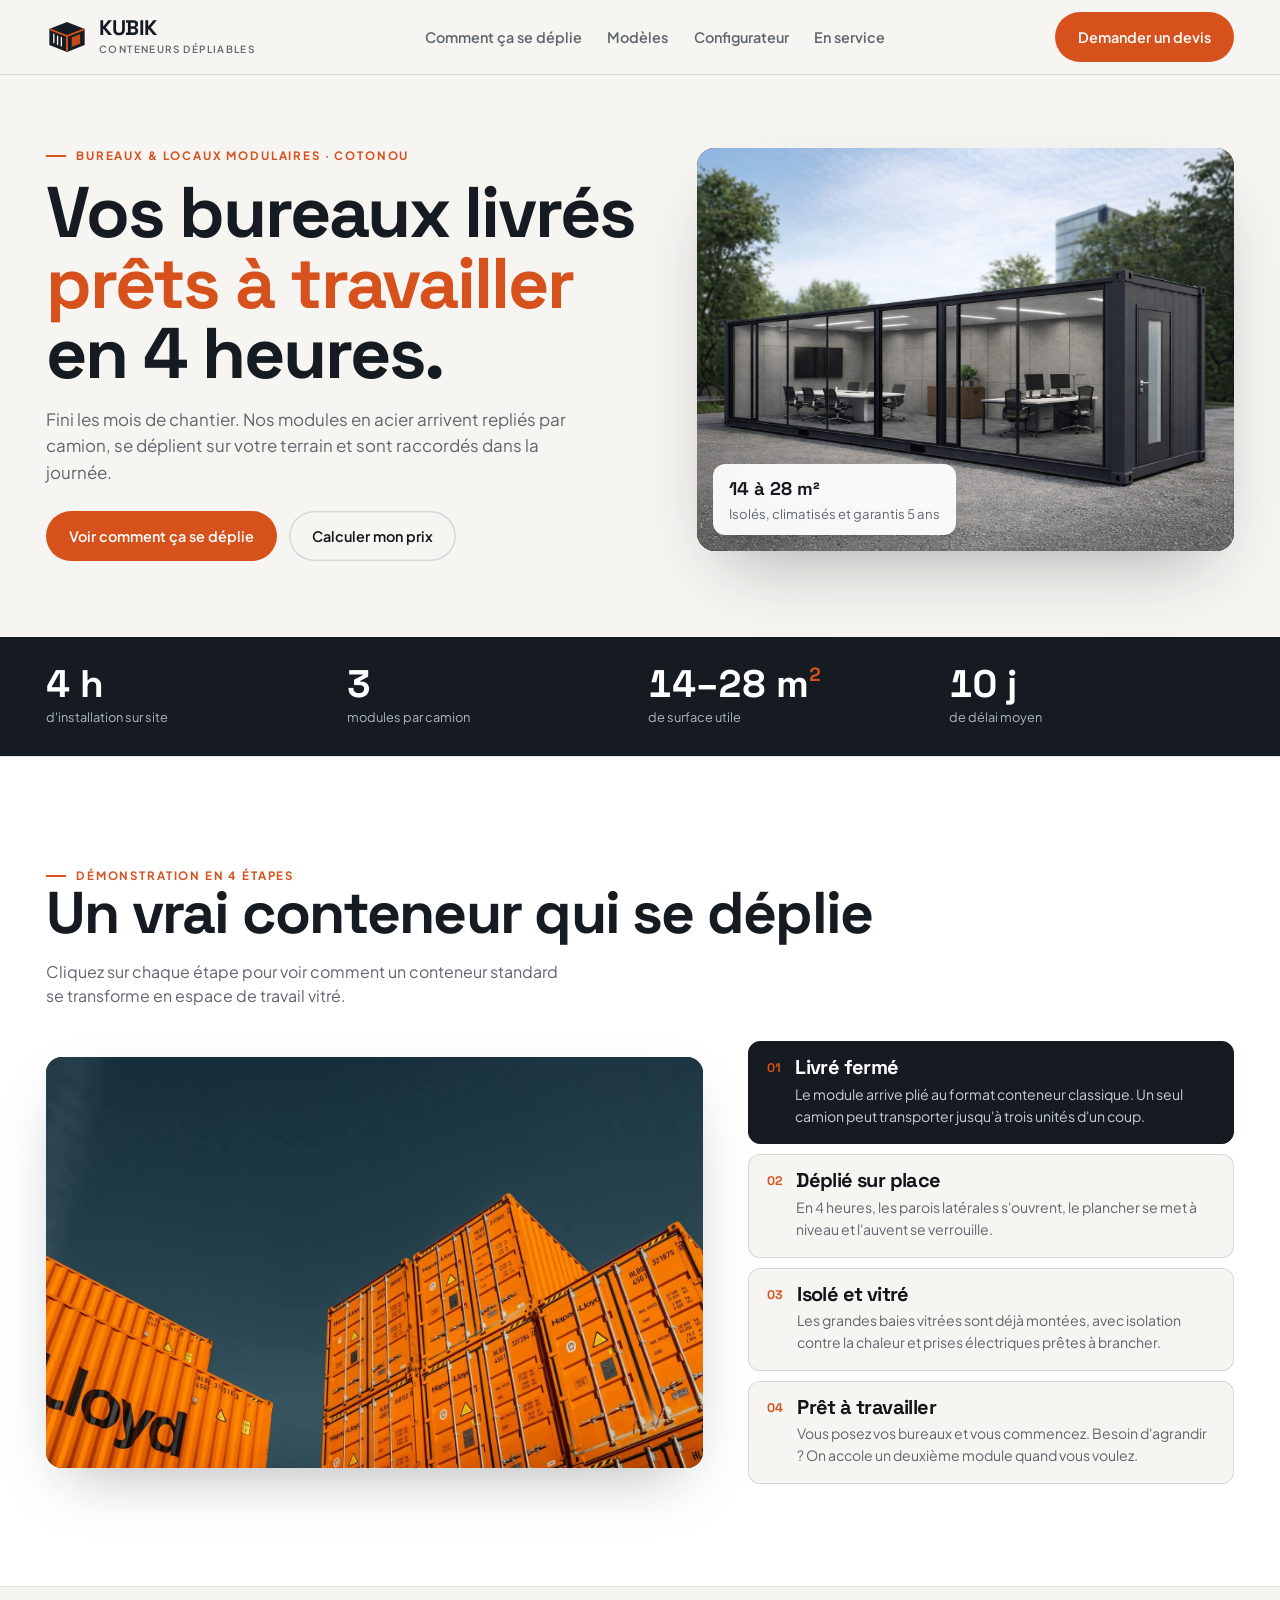
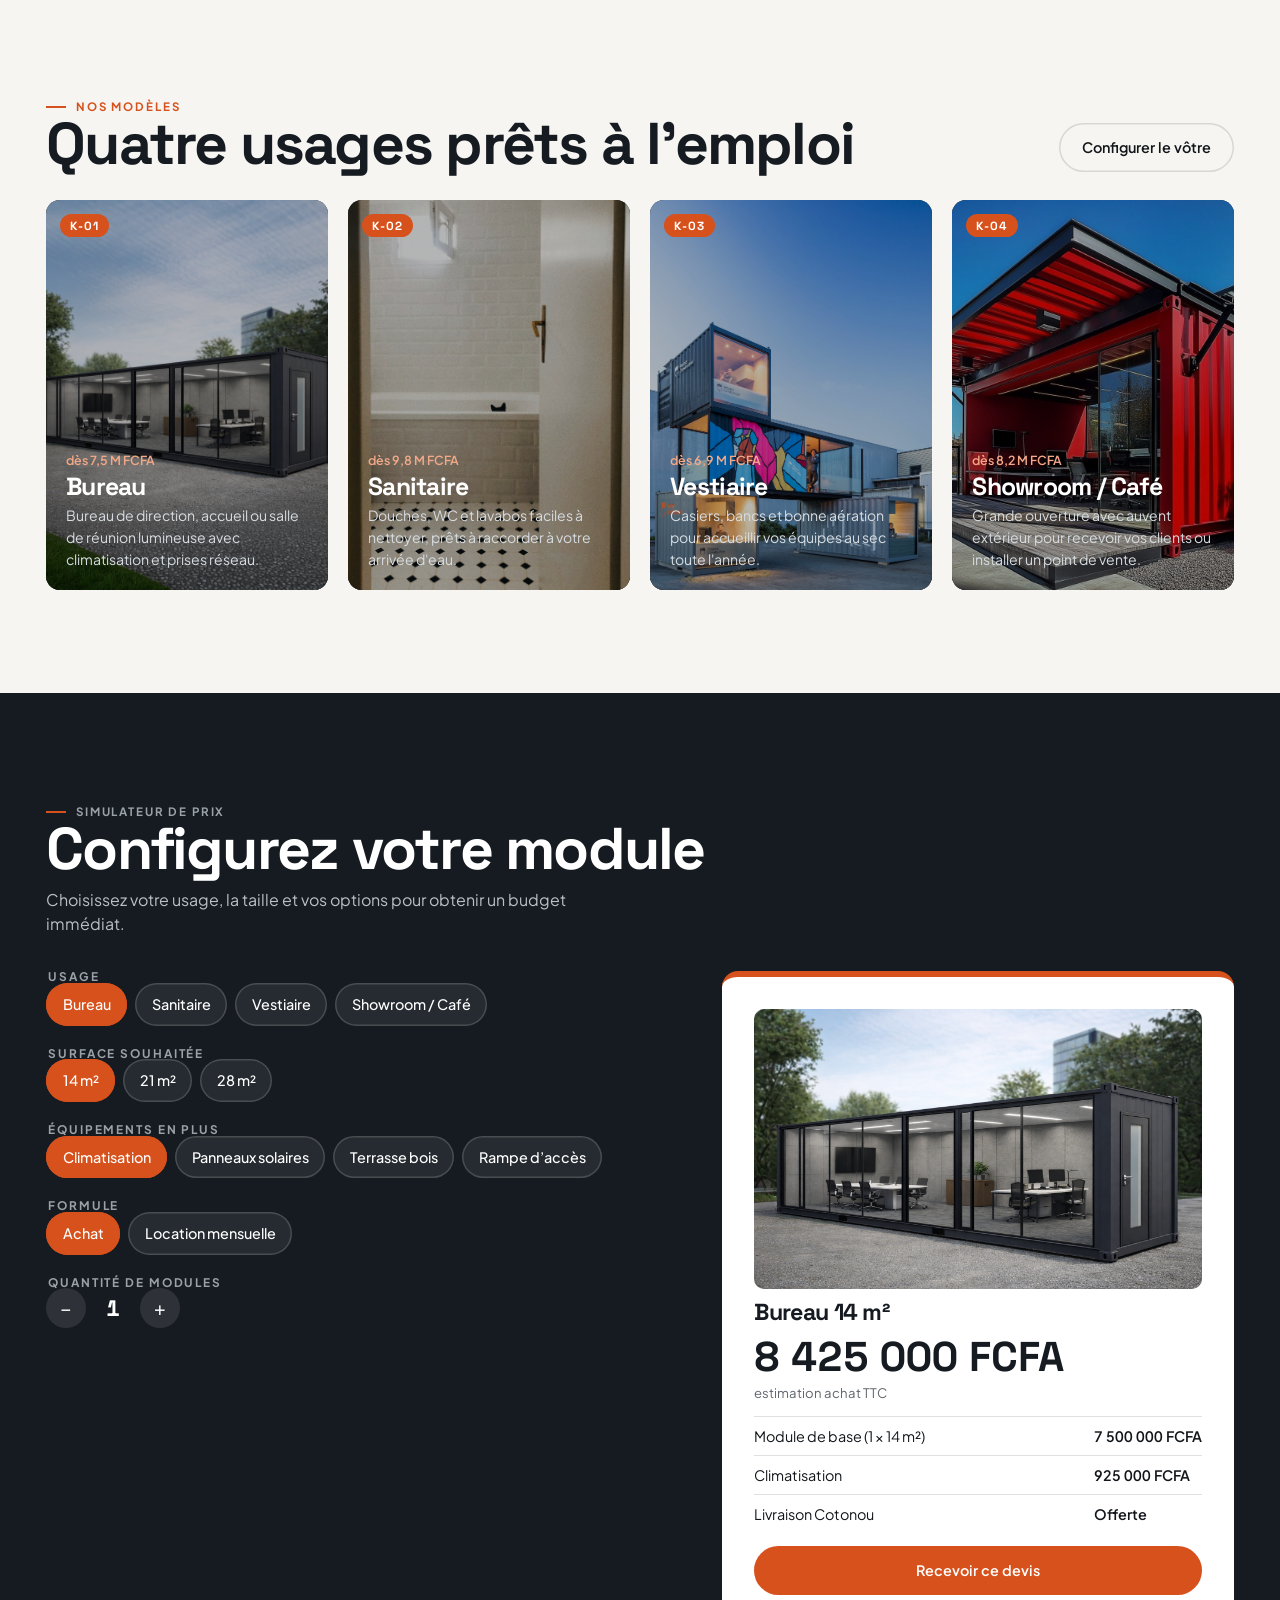
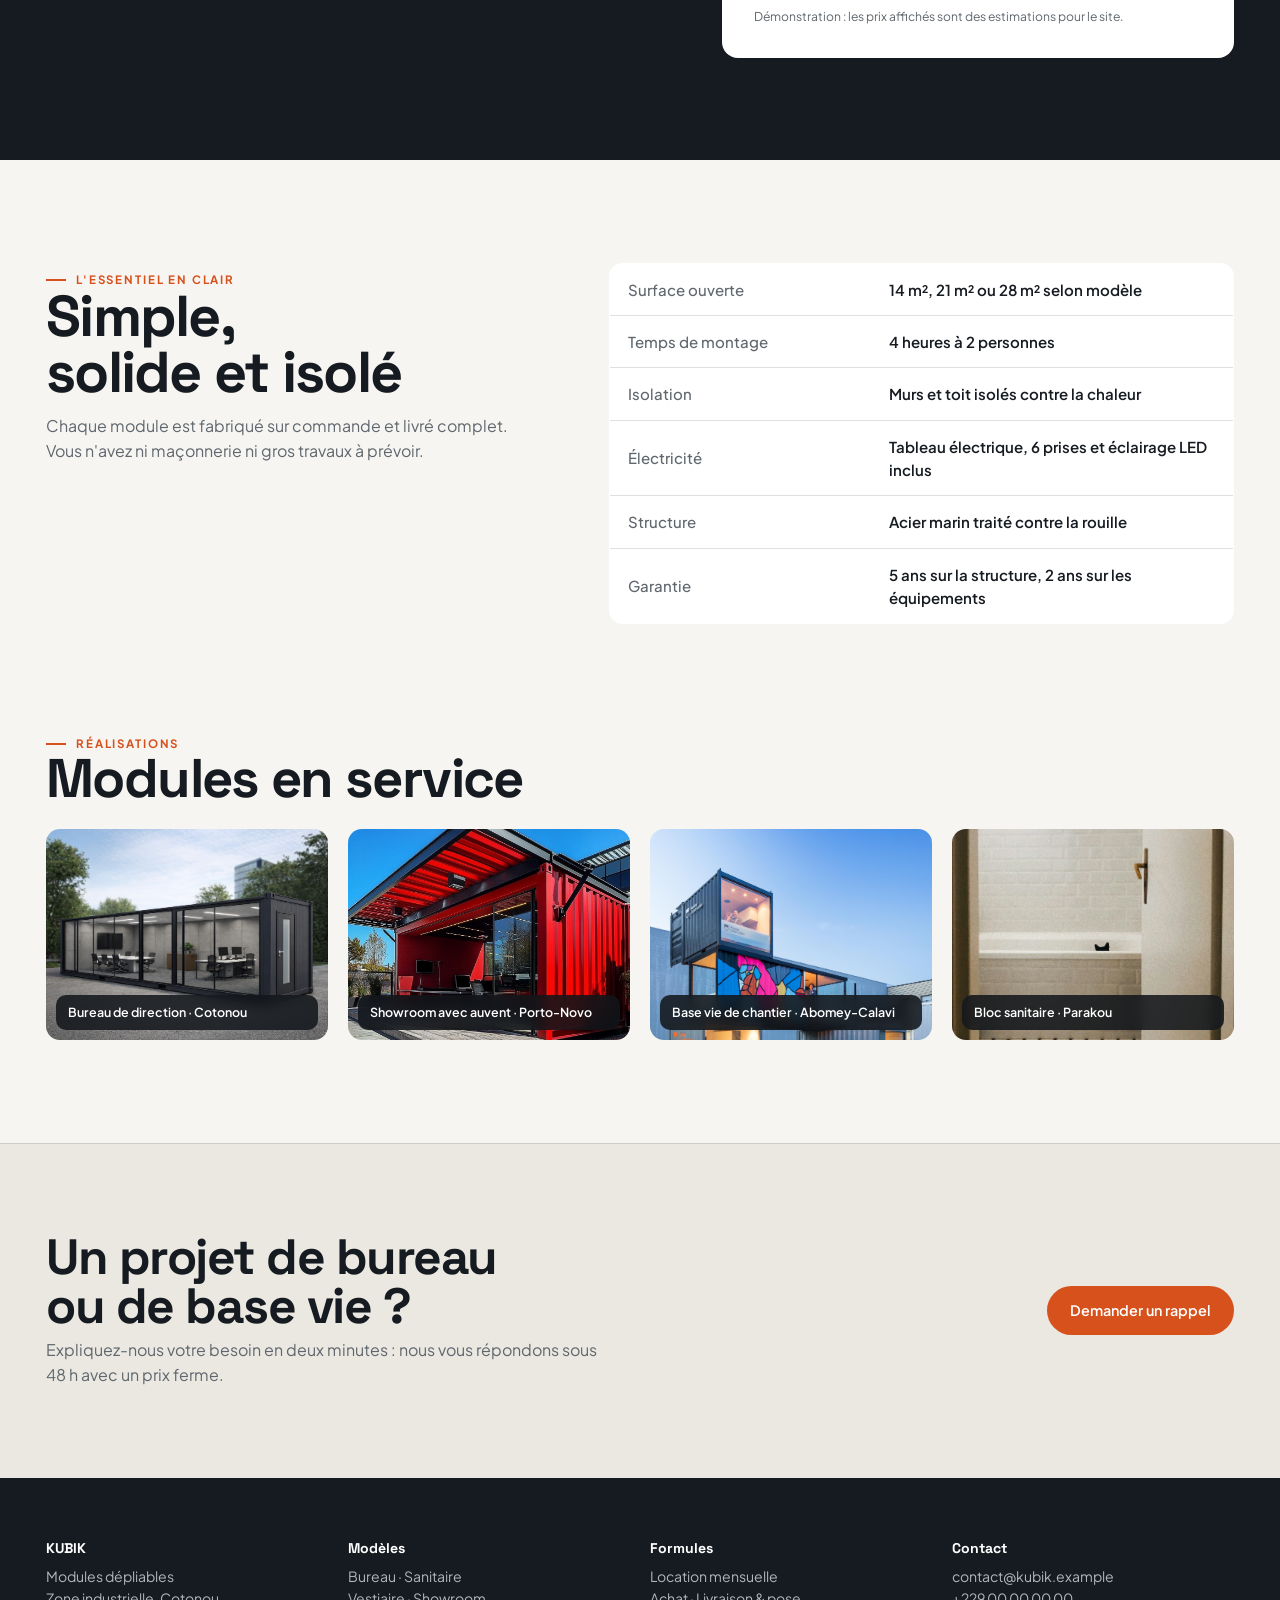
==== commit 762c034d: "Kubik : image du dépliage sans texte par-dessus, « conteneur » en français Co-Authored-By: Claude Op" ====
--- a/kubik/index.html
+++ b/kubik/index.html
@@ -5,7 +5,7 @@
 <meta name="viewport" content="width=device-width, initial-scale=1">
 <title>KUBIK — Bureaux et modules dépliables</title>
 <link rel="icon" href="data:,">
-<meta name="description" content="KUBIK, marque de modules dépliables et containers aménagés. dépliage, gammes, configurateur.">
+<meta name="description" content="KUBIK, marque de modules dépliables et conteneurs aménagés. dépliage, gammes, configurateur.">
 <link rel="preconnect" href="https://fonts.googleapis.com">
 <link rel="preconnect" href="https://fonts.gstatic.com" crossorigin>
 <link href="https://fonts.googleapis.com/css2?family=Plus+Jakarta+Sans:wght@400;500;600;700&family=Space+Grotesk:wght@600;700&display=swap" rel="stylesheet">
@@ -177,7 +177,7 @@
       <path d="M8 14v9M12 16v9M16 17.5v9" stroke="#f6f5f2" stroke-width="1.4" stroke-linecap="round"/>
       <path d="M27 17.5l9-3.6v10l-9 3.6v-10Z" fill="#d6511c" fill-opacity=".9"/>
     </svg>
-    <div><span>KUBIK</span><small>Containers dépliables</small></div>
+    <div><span>KUBIK</span><small>Conteneurs dépliables</small></div>
   </a>
   <nav aria-label="Navigation"><ul>
     <li><a href="#deplie">Comment ça se déplie</a></li><li><a href="#gammes">Modèles</a></li><li><a href="#configurateur">Configurateur</a></li><li><a href="#chantiers">En service</a></li>
@@ -212,8 +212,8 @@
 <!-- Démonstration du dépliage (plus bas dans la page, avec vraies photos) -->
 <section class="demo-seq" id="deplie">
   <div class="demo-head">
-    <div><span class="tag">Démonstration en 4 étapes</span><h2>Un vrai container qui se déplie</h2></div>
-    <p>Cliquez sur chaque étape pour voir comment un container standard se transforme en espace de travail vitré.</p>
+    <div><span class="tag">Démonstration en 4 étapes</span><h2>Un vrai conteneur qui se déplie</h2></div>
+    <p>Cliquez sur chaque étape pour voir comment un conteneur standard se transforme en espace de travail vitré.</p>
   </div>
   <div class="unfold-grid">
     <div class="unfold-stage" id="uStage">
@@ -221,12 +221,11 @@
       <img src="img/real4.jpg" alt="Container avec paroi latérale et auvent ouverts" data-u="1">
       <img src="img/real3.png" alt="Module vitré et isolé posé sur gravier" data-u="2">
       <img src="img/real5.png" alt="Ensemble modulaire de bureaux en service" data-u="3">
-      <div class="unfold-cap"><b id="uTag">Étape 01</b><span id="uCap">Transport compact par camion standard, portes verrouillées</span></div>
     </div>
     <div class="unfold-steps" id="uSteps" role="tablist" aria-label="Étapes de dépliage">
       <button class="ustep" role="tab" aria-selected="true" data-u="0" data-cap="Transport compact par camion standard, portes verrouillées">
         <small>01</small><h3>Livré fermé</h3>
-        <p>Le module arrive plié au format container classique. Un seul camion peut transporter jusqu'à trois unités d'un coup.</p>
+        <p>Le module arrive plié au format conteneur classique. Un seul camion peut transporter jusqu'à trois unités d'un coup.</p>
       </button>
       <button class="ustep" role="tab" aria-selected="false" data-u="1" data-cap="Ouverture des parois et de l'auvent sans grue lourde">
         <small>02</small><h3>Déplié sur place</h3>
@@ -350,9 +349,9 @@
 function setUnfold(i){
   uSteps.forEach(b=>b.setAttribute('aria-selected',b.dataset.u===i));
   uImgs.forEach(im=>im.classList.toggle('on',im.dataset.u===i));
-  $('#uTag').textContent='Étape 0'+(+i+1);
+  if($('#uTag'))$('#uTag').textContent='Étape 0'+(+i+1);
   const active=uSteps.find(b=>b.dataset.u===i);
-  if(active) $('#uCap').textContent=active.dataset.cap;
+  if(active&&$('#uCap')) $('#uCap').textContent=active.dataset.cap;
 }
 uSteps.forEach(b=>b.addEventListener('click',()=>setUnfold(b.dataset.u)));
 
